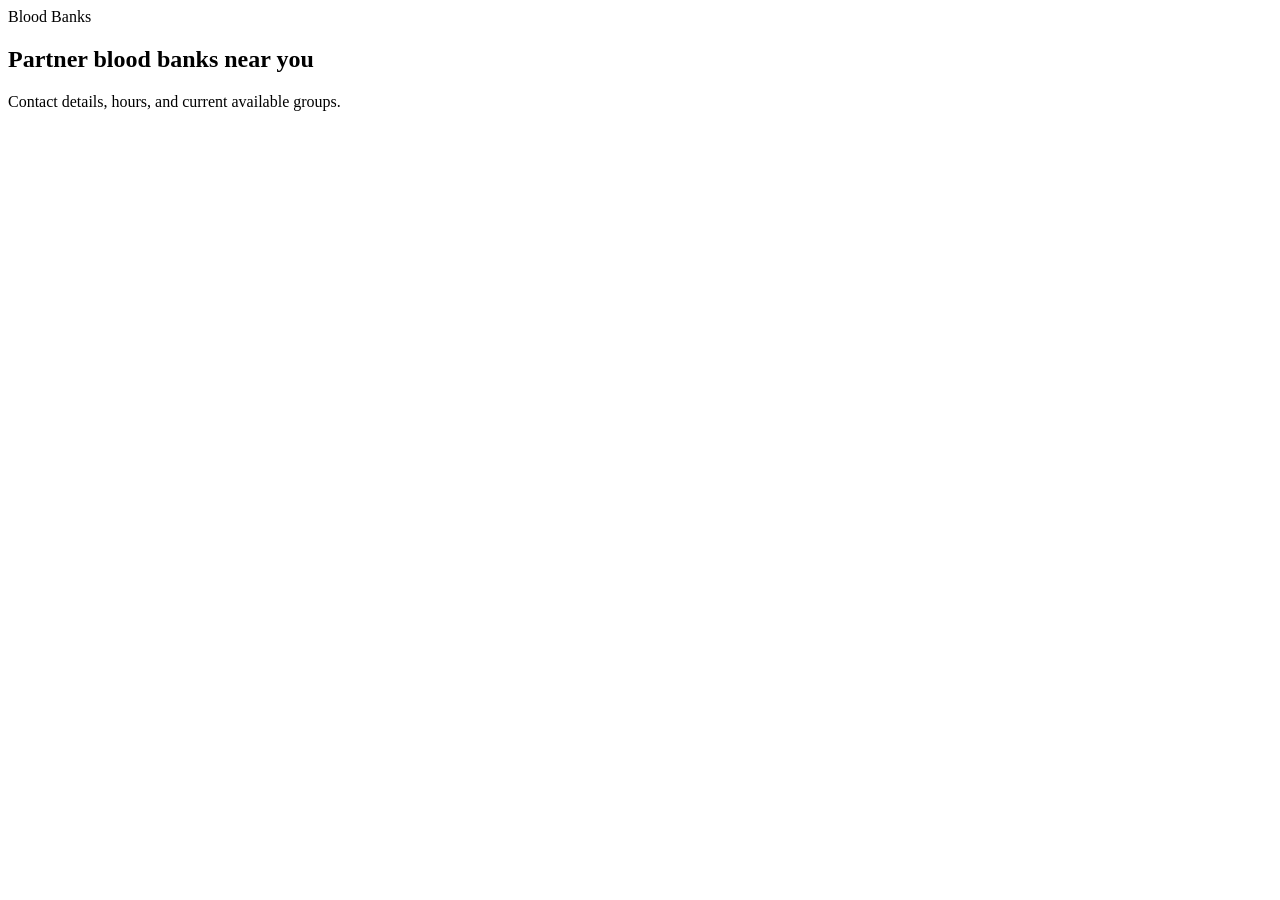
==== bloodbanks.html @ b4adcb4f "Add files via upload" ====
<!DOCTYPE html>
<html lang="en">
<head>
<meta charset="UTF-8">
<meta name="viewport" content="width=device-width, initial-scale=1.0">
<title>Blood Banks — Sanguine</title>
<link href="https://fonts.googleapis.com/css2?family=Sora:wght@500;700;800&family=Inter:wght@400;500;600;700&display=swap" rel="stylesheet">
<link rel="stylesheet" href="css/style.css">
<link rel="stylesheet" href="css/animations.css">
<link rel="stylesheet" href="css/responsive.css">
</head>
<body>
<div id="site-header"></div>

<main>
  <section class="page-hero">
    <div class="container">
      <span class="eyebrow">Blood Banks</span>
      <h1>Partner blood banks near you</h1>
      <p class="lead">Contact details, hours, and current available groups.</p>
    </div>
  </section>

  <section class="section" style="padding-top:0;">
    <div class="container grid grid-2" id="bankList"></div>
  </section>
</main>

<div id="site-footer"></div>
<script src="js/storage.js"></script>
<script src="js/validation.js"></script>
<script src="js/app.js"></script>
<script>
document.addEventListener('DOMContentLoaded', () => {
  const mount = document.getElementById('bankList');
  const banks = DB.all(DB.KEYS.BANKS);
  mount.innerHTML = banks.map(b => `
    <div class="card bank-card reveal in">
      <div class="flex items-center justify-between">
        <h3 class="mb-0">${b.name}</h3>
        <span class="badge ${b.hours.includes('24/7') ? 'badge-success' : ''}">${b.hours}</span>
      </div>
      <p class="muted mb-0">📍 ${b.address}</p>
      <p class="muted mb-0">📞 <a href="tel:${b.phone}">${b.phone}</a></p>
      <div class="flex gap-sm" style="flex-wrap:wrap;margin-top:0.4rem;">
        ${b.groups.map(g => `<span class="badge">${g}</span>`).join('')}
      </div>
    </div>`).join('');
});
</script>
</body>
</html>
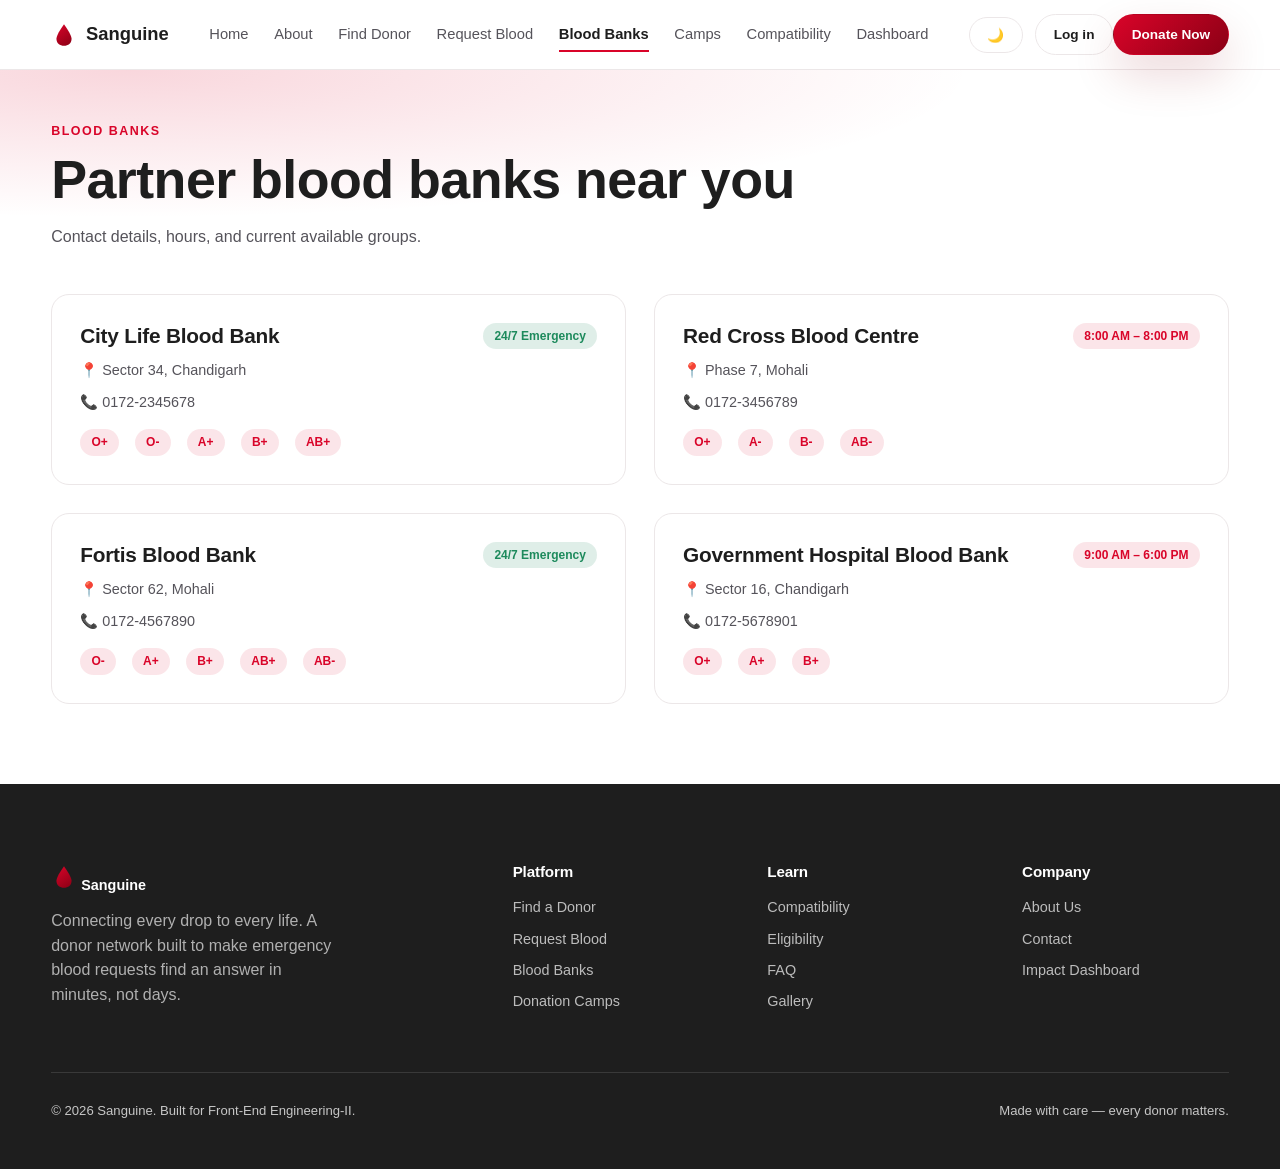
==== commit 36647af0: "Add files via upload" ====
--- a/bloodbanks.html
+++ b/bloodbanks.html
@@ -45,7 +45,7 @@
       <div class="flex gap-sm" style="flex-wrap:wrap;margin-top:0.4rem;">
         ${b.groups.map(g => `<span class="badge">${g}</span>`).join('')}
       </div>
-    </div>`).join('');
+    </div>`).join('') || `<div class="empty-state"><strong>No blood banks listed</strong>Check back soon — partner blood banks are added regularly.</div>`;
 });
 </script>
 </body>
--- a/css/style.css
+++ b/css/style.css
@@ -0,0 +1,533 @@
+/* ==========================================================================
+   Sanguine — Core Stylesheet
+   Design tokens, layout primitives, and shared components.
+   ========================================================================== */
+
+:root {
+  /* ---- Color tokens ---- */
+  --color-primary: #D90429;
+  --color-primary-dark: #8B0015;
+  --color-ink: #1E1E1E;
+  --color-ink-soft: #55535a;
+  --color-white: #FFFFFF;
+  --color-mist: #F8F9FA;
+  --color-line: #ECE7E8;
+  --color-urgency: #F2A93B;
+  --color-success: #1D8A5C;
+  --color-surface-dark: #1E1E1E; /* fixed dark surface — does not flip with theme, unlike --color-ink */
+
+  /* ---- Gradients ---- */
+  --gradient-pulse: linear-gradient(135deg, #D90429 0%, #8B0015 100%);
+  --gradient-glow: radial-gradient(120% 120% at 10% 0%, rgba(217,4,41,0.16) 0%, rgba(217,4,41,0) 55%);
+
+  /* ---- Typography ---- */
+  --font-display: 'Sora', 'Segoe UI', sans-serif;
+  --font-body: 'Inter', 'Segoe UI', sans-serif;
+
+  /* ---- Spacing scale ---- */
+  --space-xs: 0.5rem;
+  --space-sm: 1rem;
+  --space-md: 1.75rem;
+  --space-lg: 3rem;
+  --space-xl: 5rem;
+  --space-2xl: 8rem;
+
+  /* ---- Radius / shadow ---- */
+  --radius-sm: 10px;
+  --radius-md: 18px;
+  --radius-lg: 28px;
+  --shadow-soft: 0 10px 30px rgba(30, 30, 30, 0.06);
+  --shadow-lift: 0 20px 45px rgba(139, 0, 21, 0.16);
+
+  /* ---- Motion ---- */
+  --ease: cubic-bezier(.4,0,.2,1);
+  --dur: 220ms;
+}
+
+* { box-sizing: border-box; }
+html { scroll-behavior: smooth; }
+
+@media (prefers-reduced-motion: reduce) {
+  html { scroll-behavior: auto; }
+  *, *::before, *::after { animation-duration: 0.001ms !important; animation-iteration-count: 1 !important; transition-duration: 0.001ms !important; }
+}
+
+body {
+  margin: 0;
+  font-family: var(--font-body);
+  color: var(--color-ink);
+  background: var(--color-white);
+  -webkit-font-smoothing: antialiased;
+  line-height: 1.55;
+}
+
+h1, h2, h3, h4 {
+  font-family: var(--font-display);
+  color: var(--color-ink);
+  line-height: 1.1;
+  margin: 0 0 var(--space-sm);
+  letter-spacing: -0.01em;
+}
+
+h1 { font-size: clamp(2.4rem, 4.2vw, 4rem); font-weight: 700; }
+h2 { font-size: clamp(1.8rem, 3vw, 2.6rem); font-weight: 700; }
+h3 { font-size: 1.3rem; font-weight: 600; }
+p { margin: 0 0 var(--space-sm); color: var(--color-ink-soft); }
+a { color: inherit; text-decoration: none; }
+img { max-width: 100%; display: block; }
+ul { padding: 0; margin: 0; list-style: none; }
+button { font-family: inherit; cursor: pointer; }
+
+:focus-visible {
+  outline: 3px solid var(--color-primary);
+  outline-offset: 3px;
+}
+
+/* ---- Skip link ---- */
+.skip-link {
+  position: absolute;
+  top: -80px;
+  left: var(--space-sm);
+  z-index: 1000;
+  background: var(--color-surface-dark);
+  color: #fff;
+  padding: 0.7rem 1.2rem;
+  border-radius: var(--radius-sm);
+  font-weight: 600;
+  font-size: 0.9rem;
+  transition: top var(--dur) var(--ease);
+}
+.skip-link:focus {
+  top: var(--space-sm);
+  outline: 3px solid var(--color-primary);
+  outline-offset: 2px;
+}
+
+.container {
+  width: min(1180px, 92%);
+  margin-inline: auto;
+}
+
+.eyebrow {
+  display: inline-flex;
+  align-items: center;
+  gap: 0.5em;
+  font-size: 0.78rem;
+  font-weight: 700;
+  letter-spacing: 0.12em;
+  text-transform: uppercase;
+  color: var(--color-primary);
+  margin-bottom: var(--space-xs);
+}
+
+/* ---- Buttons ---- */
+.btn {
+  display: inline-flex;
+  align-items: center;
+  justify-content: center;
+  gap: 0.5em;
+  padding: 0.85rem 1.6rem;
+  border-radius: 999px;
+  font-weight: 600;
+  font-size: 0.95rem;
+  border: 1px solid transparent;
+  transition: transform var(--dur) var(--ease), box-shadow var(--dur) var(--ease), background var(--dur) var(--ease);
+  white-space: nowrap;
+}
+.btn-primary { background: var(--gradient-pulse); color: #fff; box-shadow: var(--shadow-lift); }
+.btn-primary:hover { transform: translateY(-2px); box-shadow: 0 26px 55px rgba(139,0,21,0.24); }
+.btn-ghost { background: transparent; border-color: var(--color-line); color: var(--color-ink); }
+.btn-ghost:hover { border-color: var(--color-primary); color: var(--color-primary); }
+.btn-block { width: 100%; }
+.btn-sm { padding: 0.55rem 1.1rem; font-size: 0.85rem; }
+.btn:disabled,
+.btn[disabled] {
+  opacity: 0.55;
+  cursor: not-allowed;
+  box-shadow: none;
+  transform: none !important;
+}
+.btn.is-loading {
+  color: transparent !important;
+  pointer-events: none;
+  position: relative;
+}
+.btn.is-loading::after {
+  content: '';
+  position: absolute;
+  width: 16px;
+  height: 16px;
+  border-radius: 50%;
+  border: 2px solid rgba(255,255,255,0.5);
+  border-top-color: #fff;
+  animation: btn-spin 700ms linear infinite;
+}
+@keyframes btn-spin { to { transform: rotate(360deg); } }
+
+/* ---- Nav ---- */
+.site-header {
+  position: sticky;
+  top: 0;
+  z-index: 100;
+  background: rgba(255,255,255,0.78);
+  backdrop-filter: blur(14px) saturate(160%);
+  -webkit-backdrop-filter: blur(14px) saturate(160%);
+  border-bottom: 1px solid var(--color-line);
+}
+.nav {
+  display: flex;
+  align-items: center;
+  justify-content: space-between;
+  padding: 0.9rem 0;
+}
+.brand {
+  display: flex;
+  align-items: center;
+  gap: 0.55rem;
+  font-family: var(--font-display);
+  font-weight: 700;
+  font-size: 1.15rem;
+}
+.brand svg { width: 26px; height: 26px; }
+.nav-links {
+  display: flex;
+  gap: 1.6rem;
+  font-size: 0.92rem;
+  font-weight: 500;
+}
+.nav-links a { position: relative; color: var(--color-ink-soft); transition: color var(--dur) var(--ease); }
+.nav-links a::after {
+  content: '';
+  position: absolute; left: 0; bottom: -6px;
+  width: 0; height: 2px; background: var(--color-primary);
+  transition: width var(--dur) var(--ease);
+}
+.nav-links a:hover { color: var(--color-ink); }
+.nav-links a:hover::after { width: 100%; }
+.nav-links a[aria-current="page"] { color: var(--color-ink); font-weight: 700; }
+.nav-links a[aria-current="page"]::after { width: 100%; }
+.nav-actions { display: flex; align-items: center; gap: 0.75rem; }
+.nav-auth-mobile { display: none; }
+.nav-toggle {
+  display: none;
+  align-items: center;
+  justify-content: center;
+  width: 44px;
+  height: 44px;
+  padding: 0;
+  background: none;
+  border: none;
+  border-radius: var(--radius-sm);
+}
+.nav-toggle:hover { background: var(--color-mist); }
+.nav-toggle span { display: block; width: 22px; height: 2px; background: var(--color-ink); margin: 5px auto; transition: transform var(--dur) var(--ease), opacity var(--dur) var(--ease); }
+.nav-toggle[aria-expanded="true"] span:nth-child(1) { transform: translateY(7px) rotate(45deg); }
+.nav-toggle[aria-expanded="true"] span:nth-child(2) { opacity: 0; }
+.nav-toggle[aria-expanded="true"] span:nth-child(3) { transform: translateY(-7px) rotate(-45deg); }
+
+@media (max-width: 860px) {
+  .nav-links {
+    position: fixed;
+    inset: 62px 0 0 0;
+    z-index: 200;
+    background: #fff;
+    flex-direction: column;
+    align-items: flex-start;
+    overflow-y: auto;
+    padding: var(--space-lg) var(--space-md);
+    gap: var(--space-md);
+    transform: translateX(100%);
+    visibility: hidden;
+    transition: transform var(--dur) var(--ease), visibility var(--dur) var(--ease);
+  }
+  .nav-links.open { transform: translateX(0); visibility: visible; }
+  .nav-links a { padding: 0.4rem 0; font-size: 1.05rem; }
+  .nav-toggle { display: inline-flex; }
+  .nav-auth-desktop { display: none; }
+  .nav-auth-mobile { display: flex; flex-direction: column; gap: 0.75rem; width: 100%; margin-top: var(--space-sm); padding-top: var(--space-md); border-top: 1px solid var(--color-line); }
+  .nav-auth-mobile .btn { width: 100%; }
+}
+body.dark .nav-links { background: #17171A; }
+body.dark .nav-toggle:hover { background: #1F1F23; }
+body.dark .nav-auth-mobile { border-top-color: var(--color-line); }
+
+/* ---- Pulse divider — signature motif ---- */
+.pulse-rule {
+  width: 100%;
+  height: 32px;
+  color: var(--color-primary);
+  opacity: 0.55;
+}
+
+/* ---- Hero ---- */
+.hero {
+  position: relative;
+  padding: var(--space-2xl) 0 var(--space-xl);
+  background: var(--gradient-glow), var(--color-white);
+  overflow: hidden;
+}
+.hero-grid { display: grid; grid-template-columns: 1.1fr 0.9fr; gap: var(--space-lg); align-items: center; }
+.hero-copy p.lead { font-size: 1.15rem; max-width: 46ch; }
+.hero-cta { display: flex; gap: 1rem; margin-top: var(--space-md); flex-wrap: wrap; }
+.hero-stats { display: flex; gap: var(--space-lg); margin-top: var(--space-lg); }
+.hero-stats .stat b { display: block; font-family: var(--font-display); font-size: 1.8rem; }
+.hero-stats .stat span { font-size: 0.82rem; color: var(--color-ink-soft); }
+
+.drop-scene { position: relative; display: grid; place-items: center; }
+.drop-scene svg { width: 100%; max-width: 360px; }
+
+@media (max-width: 900px) {
+  .hero-grid { grid-template-columns: 1fr; }
+  .hero-stats { flex-wrap: wrap; gap: var(--space-md); }
+}
+
+/* ---- Sections ---- */
+.section { padding: var(--space-xl) 0; }
+.section-tight { padding: var(--space-lg) 0; }
+.section-header { max-width: 640px; margin-bottom: var(--space-lg); }
+.section-alt { background: var(--color-mist); }
+
+/* ---- Emergency banner ---- */
+.emergency-bar {
+  background: var(--color-surface-dark);
+  color: #fff;
+}
+.emergency-bar .container { display: flex; align-items: center; justify-content: space-between; gap: var(--space-sm); padding: 0.6rem 0; flex-wrap: wrap; }
+.emergency-bar strong { color: var(--color-urgency); }
+.emergency-bar a.btn { padding: 0.45rem 1rem; }
+
+/* ---- Cards / Grid ---- */
+.grid { display: grid; gap: var(--space-md); }
+.grid-2 { grid-template-columns: repeat(2, 1fr); }
+.grid-3 { grid-template-columns: repeat(3, 1fr); }
+.grid-4 { grid-template-columns: repeat(4, 1fr); }
+@media (max-width: 980px) { .grid-4 { grid-template-columns: repeat(2, 1fr); } .grid-3 { grid-template-columns: repeat(2,1fr); } }
+@media (max-width: 620px) { .grid-2, .grid-3, .grid-4 { grid-template-columns: 1fr; } }
+
+.card {
+  background: #fff;
+  border: 1px solid var(--color-line);
+  border-radius: var(--radius-md);
+  padding: var(--space-md);
+  transition: transform var(--dur) var(--ease), box-shadow var(--dur) var(--ease), border-color var(--dur) var(--ease);
+}
+.card:hover { transform: translateY(-4px); box-shadow: var(--shadow-soft); border-color: transparent; }
+
+.stat-card { text-align: left; }
+.stat-card .num { font-family: var(--font-display); font-size: 2.1rem; font-weight: 700; }
+.stat-card .num .unit { font-size: 1rem; color: var(--color-ink-soft); font-weight: 500; }
+
+.badge {
+  display: inline-block;
+  padding: 0.25rem 0.7rem;
+  border-radius: 999px;
+  font-size: 0.75rem;
+  font-weight: 700;
+  background: rgba(217,4,41,0.1);
+  color: var(--color-primary);
+}
+.badge-urgent { background: rgba(242,169,59,0.18); color: #a15c00; }
+.badge-success { background: rgba(29,138,92,0.14); color: var(--color-success); }
+
+/* glass panel */
+.glass {
+  background: rgba(255,255,255,0.6);
+  backdrop-filter: blur(16px) saturate(160%);
+  -webkit-backdrop-filter: blur(16px) saturate(160%);
+  border: 1px solid rgba(255,255,255,0.5);
+  box-shadow: var(--shadow-soft);
+}
+
+/* ---- Timeline ---- */
+.timeline { display: flex; gap: var(--space-md); overflow-x: auto; padding-bottom: var(--space-sm); scrollbar-width: thin; }
+.timeline-step { flex: 0 0 220px; padding: var(--space-md); border-radius: var(--radius-md); background: var(--color-mist); position: relative; }
+.timeline-step .idx { font-family: var(--font-display); font-weight: 700; color: var(--color-primary); font-size: 0.85rem; }
+
+/* ---- Testimonials ---- */
+.testimonial { padding: var(--space-md); border-radius: var(--radius-md); background: #fff; border: 1px solid var(--color-line); }
+.testimonial .who { display: flex; align-items: center; gap: 0.7rem; margin-top: var(--space-sm); }
+.avatar { width: 40px; height: 40px; border-radius: 50%; background: var(--gradient-pulse); display: grid; place-items: center; color: #fff; font-weight: 700; font-size: 0.85rem; }
+
+/* ---- CTA band ---- */
+.cta-band {
+  background: var(--gradient-pulse);
+  color: #fff;
+  border-radius: var(--radius-lg);
+  padding: var(--space-lg);
+  text-align: center;
+  margin-inline: auto;
+}
+.cta-band h2, .cta-band p { color: #fff; }
+.cta-band .btn-primary { background: #fff; color: var(--color-primary-dark); box-shadow: none; }
+.cta-band .btn-primary:hover { transform: translateY(-2px); }
+
+/* ---- Forms ---- */
+.form-card {
+  background: #fff;
+  border: 1px solid var(--color-line);
+  border-radius: var(--radius-lg);
+  padding: var(--space-lg);
+  max-width: 760px;
+  margin-inline: auto;
+}
+.field { margin-bottom: var(--space-md); }
+.field label { display: block; font-size: 0.85rem; font-weight: 600; margin-bottom: 0.4rem; }
+.field .hint { font-size: 0.78rem; color: var(--color-ink-soft); margin-top: 0.3rem; }
+.field input, .field select, .field textarea {
+  width: 100%;
+  padding: 0.75rem 0.9rem;
+  border-radius: var(--radius-sm);
+  border: 1.5px solid var(--color-line);
+  font-family: inherit;
+  font-size: 0.95rem;
+  transition: border-color var(--dur) var(--ease), box-shadow var(--dur) var(--ease);
+  background: var(--color-mist);
+}
+.field input:focus, .field select:focus, .field textarea:focus {
+  outline: none;
+  border-color: var(--color-primary);
+  box-shadow: 0 0 0 4px rgba(217,4,41,0.12);
+  background: #fff;
+}
+.field.error input, .field.error select { border-color: var(--color-primary); }
+.field .error-msg { display: none; color: var(--color-primary); font-size: 0.78rem; margin-top: 0.35rem; }
+.field.error .error-msg { display: block; }
+.form-row { display: grid; grid-template-columns: 1fr 1fr; gap: var(--space-md); }
+@media (max-width: 620px) { .form-row { grid-template-columns: 1fr; } }
+
+/* ---- Donor / bank cards ---- */
+.donor-card, .bank-card, .camp-card { display: flex; flex-direction: column; gap: 0.6rem; }
+.donor-card .bg-tag { align-self: flex-start; }
+.donor-card .meta { display: flex; gap: 1rem; font-size: 0.85rem; color: var(--color-ink-soft); }
+
+/* ---- Compatibility table ---- */
+.compat-table-wrap { overflow-x: auto; border-radius: var(--radius-md); border: 1px solid var(--color-line); }
+table.compat { width: 100%; border-collapse: collapse; min-width: 560px; }
+table.compat th, table.compat td { padding: 0.9rem 1rem; text-align: center; border-bottom: 1px solid var(--color-line); font-size: 0.9rem; }
+table.compat th { background: var(--color-mist); font-family: var(--font-display); }
+table.compat td.bg-select { cursor: pointer; font-weight: 700; }
+table.compat tr.active-row td { background: rgba(217,4,41,0.06); }
+
+/* ---- Accordion (FAQ) ---- */
+.accordion-item { border-bottom: 1px solid var(--color-line); }
+.accordion-item button.acc-trigger {
+  width: 100%; display: flex; justify-content: space-between; align-items: center;
+  padding: var(--space-sm) 0; background: none; border: none; text-align: left;
+  font-family: var(--font-display); font-weight: 600; font-size: 1.02rem;
+}
+.acc-trigger .plus { transition: transform var(--dur) var(--ease); }
+.accordion-item.open .acc-trigger .plus { transform: rotate(45deg); }
+.acc-panel { max-height: 0; overflow: hidden; transition: max-height var(--dur) var(--ease); }
+.accordion-item.open .acc-panel { max-height: 300px; }
+.acc-panel p { padding-bottom: var(--space-sm); }
+
+/* ---- Dashboard ---- */
+.dash-grid { display: grid; grid-template-columns: repeat(4, 1fr); gap: var(--space-md); }
+@media (max-width: 980px) { .dash-grid { grid-template-columns: repeat(2,1fr); } }
+@media (max-width: 560px) { .dash-grid { grid-template-columns: 1fr; } }
+.progress-track { width: 100%; height: 8px; border-radius: 99px; background: var(--color-line); overflow: hidden; margin-top: 0.6rem; }
+.progress-fill { height: 100%; background: var(--gradient-pulse); border-radius: 99px; width: 0; transition: width 900ms var(--ease); }
+
+/* ---- Gallery ---- */
+.gallery-grid { display: grid; grid-template-columns: repeat(4, 1fr); gap: var(--space-sm); }
+@media (max-width: 900px) { .gallery-grid { grid-template-columns: repeat(2,1fr); } }
+.gallery-item { position: relative; border-radius: var(--radius-md); overflow: hidden; aspect-ratio: 1/1; }
+.gallery-item img, .gallery-item .ph { width: 100%; height: 100%; object-fit: cover; transition: transform 400ms var(--ease); }
+.gallery-item:hover img, .gallery-item:hover .ph { transform: scale(1.08); }
+.gallery-item .cap {
+  position: absolute; inset: auto 0 0 0; padding: 0.8rem;
+  background: linear-gradient(0deg, rgba(0,0,0,0.65), transparent);
+  color: #fff; font-size: 0.85rem; font-weight: 600;
+  transform: translateY(100%); transition: transform var(--dur) var(--ease);
+}
+.gallery-item:hover .cap { transform: translateY(0); }
+.ph { display: grid; place-items: center; background: var(--gradient-pulse); color: rgba(255,255,255,0.85); font-family: var(--font-display); font-weight: 700; }
+
+/* ---- Footer ---- */
+.site-footer { background: var(--color-surface-dark); color: rgba(255,255,255,0.75); padding: var(--space-xl) 0 var(--space-lg); }
+.footer-grid { display: grid; grid-template-columns: 2fr 1fr 1fr 1fr; gap: var(--space-lg); }
+@media (max-width: 780px) { .footer-grid { grid-template-columns: 1fr 1fr; } }
+.site-footer h4 { color: #fff; font-size: 0.95rem; margin-bottom: var(--space-sm); }
+.site-footer a { color: rgba(255,255,255,0.7); display: block; margin-bottom: 0.55rem; font-size: 0.9rem; transition: color var(--dur) var(--ease); }
+.site-footer a:hover { color: #fff; }
+.footer-bottom { margin-top: var(--space-lg); padding-top: var(--space-md); border-top: 1px solid rgba(255,255,255,0.12); display: flex; justify-content: space-between; flex-wrap: wrap; gap: 0.5rem; font-size: 0.82rem; }
+
+/* ---- Toast ---- */
+#toast-root { position: fixed; bottom: 24px; right: 24px; z-index: 999; display: flex; flex-direction: column; gap: 0.6rem; }
+.toast {
+  background: var(--color-surface-dark); color: #fff; padding: 0.85rem 1.2rem; border-radius: var(--radius-sm);
+  box-shadow: var(--shadow-lift); font-size: 0.88rem; display: flex; align-items: center; gap: 0.6rem;
+  animation: toast-in 260ms var(--ease);
+}
+.toast.success { background: var(--color-success); }
+.toast.error { background: var(--color-primary); }
+@keyframes toast-in { from { opacity: 0; transform: translateY(12px); } to { opacity: 1; transform: translateY(0); } }
+
+/* ---- Loading screen ---- */
+#loading-screen {
+  position: fixed; inset: 0; background: var(--color-white); z-index: 9999;
+  display: grid; place-items: center; transition: opacity 500ms var(--ease), visibility 500ms;
+}
+#loading-screen.hide { opacity: 0; visibility: hidden; }
+.loader-mark { width: 64px; height: 64px; }
+.loader-mark .drop-fill { animation: pulse-scale 1.1s var(--ease) infinite; transform-origin: center; }
+@keyframes pulse-scale { 0%,100% { transform: scale(1); } 50% { transform: scale(1.15); } }
+
+/* ---- Scroll reveal ---- */
+.reveal { opacity: 0; transform: translateY(18px); transition: opacity 600ms var(--ease), transform 600ms var(--ease); }
+.reveal.in { opacity: 1; transform: translateY(0); }
+
+/* ---- Dark mode ---- */
+body.dark {
+  --color-white: #17171A;
+  --color-ink: #F5F3F4;
+  --color-ink-soft: #B7B3B6;
+  --color-mist: #1F1F23;
+  --color-line: #2C2C31;
+  background: var(--color-white);
+}
+body.dark .site-header { background: rgba(23,23,26,0.78); }
+body.dark .card, body.dark .form-card, body.dark .testimonial { background: #1F1F23; }
+body.dark .field input, body.dark .field select, body.dark .field textarea { background: #17171A; color: #F5F3F4; }
+body.dark p, body.dark .muted, body.dark .hero-copy p.lead { color: var(--color-ink-soft); }
+body.dark .site-footer, body.dark .site-footer p, body.dark .site-footer .muted { color: rgba(255,255,255,0.75); }
+body.dark .site-footer a { color: rgba(255,255,255,0.7); }
+body.dark .hero { color: var(--color-ink); }
+body.dark .badge { background: rgba(217,4,41,0.22); }
+body.dark .timeline-step { background: #1F1F23; }
+
+/* ---- Utilities ---- */
+.text-center { text-align: center; }
+.mt-lg { margin-top: var(--space-lg); }
+.mb-lg { margin-bottom: var(--space-lg); }
+.mb-0 { margin-bottom: 0; }
+.flex { display: flex; }
+.items-center { align-items: center; }
+.justify-between { justify-content: space-between; }
+.gap-sm { gap: var(--space-sm); }
+.muted { color: var(--color-ink-soft); font-size: 0.9rem; }
+.visually-hidden {
+  position: absolute; width: 1px; height: 1px; overflow: hidden;
+  clip: rect(0,0,0,0); white-space: nowrap;
+}
+.page-hero { padding: var(--space-lg) 0 var(--space-md); background: var(--gradient-glow), var(--color-white); }
+.auth-shell { min-height: 70vh; display: grid; place-items: center; padding: var(--space-xl) 0; }
+
+/* ---- Empty states ---- */
+.empty-state {
+  grid-column: 1 / -1;
+  text-align: center;
+  padding: var(--space-lg) var(--space-md);
+  border: 1.5px dashed var(--color-line);
+  border-radius: var(--radius-md);
+  color: var(--color-ink-soft);
+}
+.empty-state strong { display: block; color: var(--color-ink); margin-bottom: 0.3rem; font-family: var(--font-display); }
+
+/* ---- Quick actions (dashboard) ---- */
+.quick-actions { display: flex; flex-wrap: wrap; gap: 0.75rem; }
+.quick-actions .btn { flex: 1 1 180px; }
+@media (max-width: 480px) { .quick-actions .btn { flex: 1 1 100%; } }
+
+/* ---- Status pill (dashboard donor snapshot) ---- */
+.status-row { display: flex; align-items: center; gap: 0.6rem; flex-wrap: wrap; }
--- a/css/animations.css
+++ b/css/animations.css
@@ -0,0 +1,33 @@
+/* Entrance & ambient animations, isolated from layout rules in style.css */
+
+@keyframes float-y {
+  0%, 100% { transform: translateY(0); }
+  50% { transform: translateY(-10px); }
+}
+@keyframes dash-flow {
+  to { stroke-dashoffset: 0; }
+}
+@keyframes fade-up {
+  from { opacity: 0; transform: translateY(16px); }
+  to { opacity: 1; transform: translateY(0); }
+}
+@keyframes spin-slow {
+  to { transform: rotate(360deg); }
+}
+
+.drop-scene .floaty { animation: float-y 4.5s var(--ease) infinite; }
+.pulse-rule path.line {
+  stroke-dasharray: 600;
+  stroke-dashoffset: 600;
+  animation: dash-flow 1.8s var(--ease) forwards;
+}
+.hero-copy > * { animation: fade-up 700ms var(--ease) both; }
+.hero-copy > *:nth-child(2) { animation-delay: 80ms; }
+.hero-copy > *:nth-child(3) { animation-delay: 160ms; }
+.hero-copy > *:nth-child(4) { animation-delay: 240ms; }
+
+@media (prefers-reduced-motion: reduce) {
+  .drop-scene .floaty { animation: none; }
+  .pulse-rule path.line { animation: none; stroke-dashoffset: 0; }
+  .hero-copy > * { animation: none; }
+}
--- a/css/responsive.css
+++ b/css/responsive.css
@@ -0,0 +1,91 @@
+/* ==========================================================================
+   responsive.css — Fine-grained, mobile-first breakpoint tuning.
+   Component-level rules already live next to their components in style.css;
+   this file layers additional adjustments across the full device range:
+   320 / 375 / 390 / 430 / 768 / 820 / 1024 / 1280 / 1440 / 1920.
+   ========================================================================== */
+
+/* ---- Base mobile (up to 480px): 320 / 375 / 390 / 430 ---- */
+@media (max-width: 480px) {
+  .container { width: 92%; }
+
+  h1 { font-size: clamp(1.9rem, 8vw, 2.4rem); }
+  h2 { font-size: clamp(1.5rem, 6vw, 1.8rem); }
+
+  .btn { padding: 0.75rem 1.3rem; font-size: 0.88rem; }
+  .btn-block, .form-card .btn { width: 100%; }
+
+  .hero { padding: var(--space-lg) 0 var(--space-md); text-align: left; }
+  .hero-grid { gap: var(--space-md); }
+  .hero-cta { flex-direction: column; align-items: stretch; }
+  .hero-cta .btn { width: 100%; text-align: center; }
+  .hero-stats { gap: var(--space-md) var(--space-lg); }
+  .drop-scene svg { max-width: 220px; }
+
+  .section { padding: var(--space-lg) 0; }
+  .section-header { margin-bottom: var(--space-md); }
+
+  .form-card { padding: var(--space-md); }
+  .field input, .field select, .field textarea { font-size: 16px; } /* avoid iOS zoom-on-focus */
+
+  .emergency-bar .container { flex-direction: column; align-items: flex-start; padding: 0.75rem 0; }
+  .emergency-bar span { font-size: 0.85rem; }
+  .emergency-bar a.btn { width: 100%; text-align: center; }
+
+  .filter-bar { flex-direction: column; align-items: stretch; }
+  .filter-bar .field { flex: 1 1 auto; }
+
+  .gallery-grid { grid-template-columns: repeat(2, 1fr); gap: 0.6rem; }
+
+  .footer-grid { grid-template-columns: 1fr; gap: var(--space-md); text-align: left; }
+  .footer-bottom { flex-direction: column; align-items: flex-start; }
+
+  .dash-toolbar { align-items: flex-start; }
+  .bar-chart { gap: 0.4rem; height: 140px; }
+  .bar-chart .bar span { font-size: 0.68rem; top: -18px; }
+  .bar-labels span { font-size: 0.66rem; }
+
+  .cta-band { padding: var(--space-md); }
+
+  table.compat th, table.compat td { padding: 0.65rem 0.6rem; font-size: 0.82rem; }
+}
+
+/* ---- Small phones only: fine-tune under 340px (iPhone SE etc.) ---- */
+@media (max-width: 340px) {
+  .brand { font-size: 1rem; }
+  .brand svg { width: 22px; height: 22px; }
+  .hero-stats { gap: 0.9rem 1.4rem; }
+  .btn-sm { padding: 0.45rem 0.85rem; font-size: 0.8rem; }
+}
+
+/* ---- Large phones / small tablets: 768 / 820 ---- */
+@media (min-width: 481px) and (max-width: 860px) {
+  .hero-cta { flex-wrap: wrap; }
+  .footer-grid { grid-template-columns: 1fr 1fr; }
+}
+
+/* ---- Desktop refinements: 1280 / 1440 ---- */
+@media (min-width: 1400px) {
+  .container { width: min(1320px, 90%); }
+}
+
+/* ---- Large desktop: 1920 and up ---- */
+@media (min-width: 1800px) {
+  .container { width: min(1500px, 82%); }
+  h1 { font-size: clamp(3rem, 3.4vw, 4.5rem); }
+}
+
+/* ---- Landscape phones: avoid overly tall hero/page-hero sections ---- */
+@media (max-height: 480px) and (orientation: landscape) {
+  .hero { padding: var(--space-md) 0; }
+  .page-hero { padding: var(--space-md) 0; }
+}
+
+/* ---- Guard against any accidental horizontal overflow ---- */
+html, body { max-width: 100%; overflow-x: hidden; }
+img, svg, video, table { max-width: 100%; }
+.gallery-item .ph { font-size: clamp(0.7rem, 3vw, 0.9rem); text-align: center; padding: 0.5rem; }
+
+@media print {
+  .site-header, .site-footer, .emergency-bar, #toast-root, #loading-screen, .skip-link { display: none !important; }
+}
